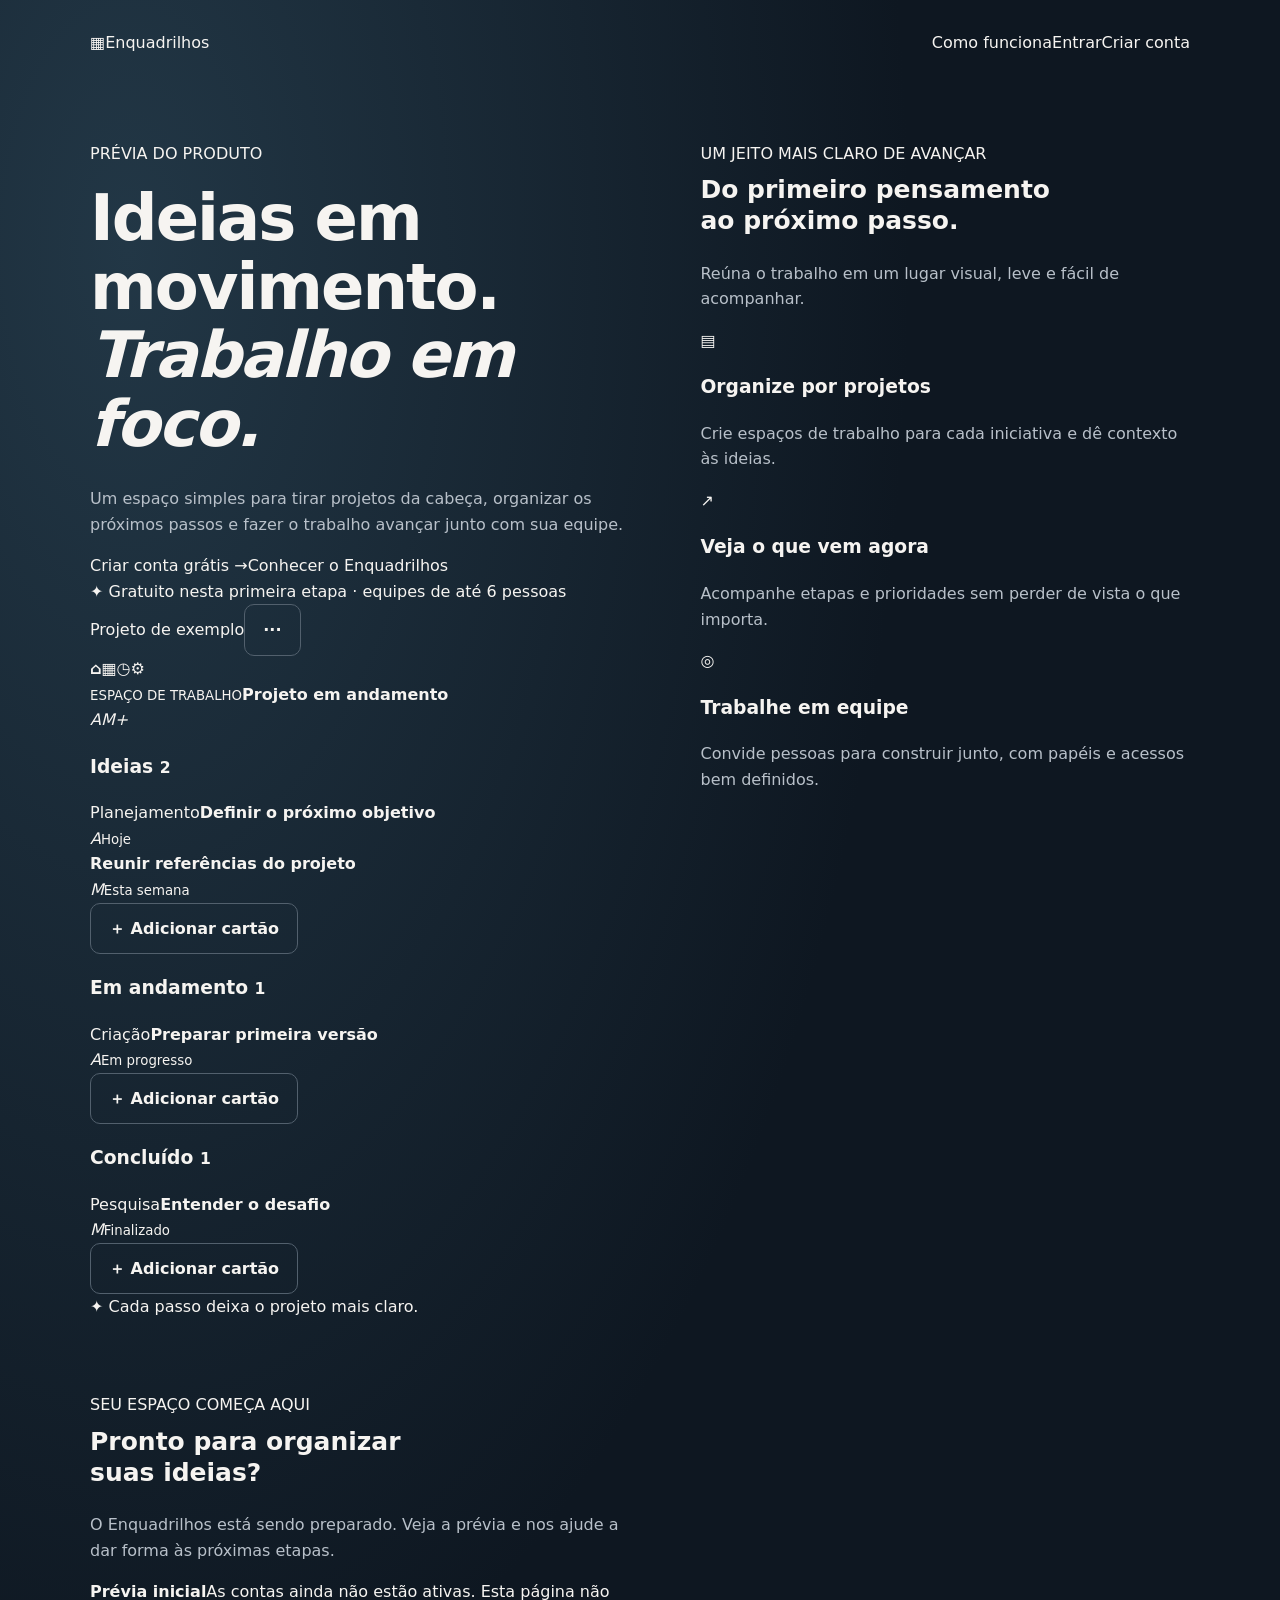
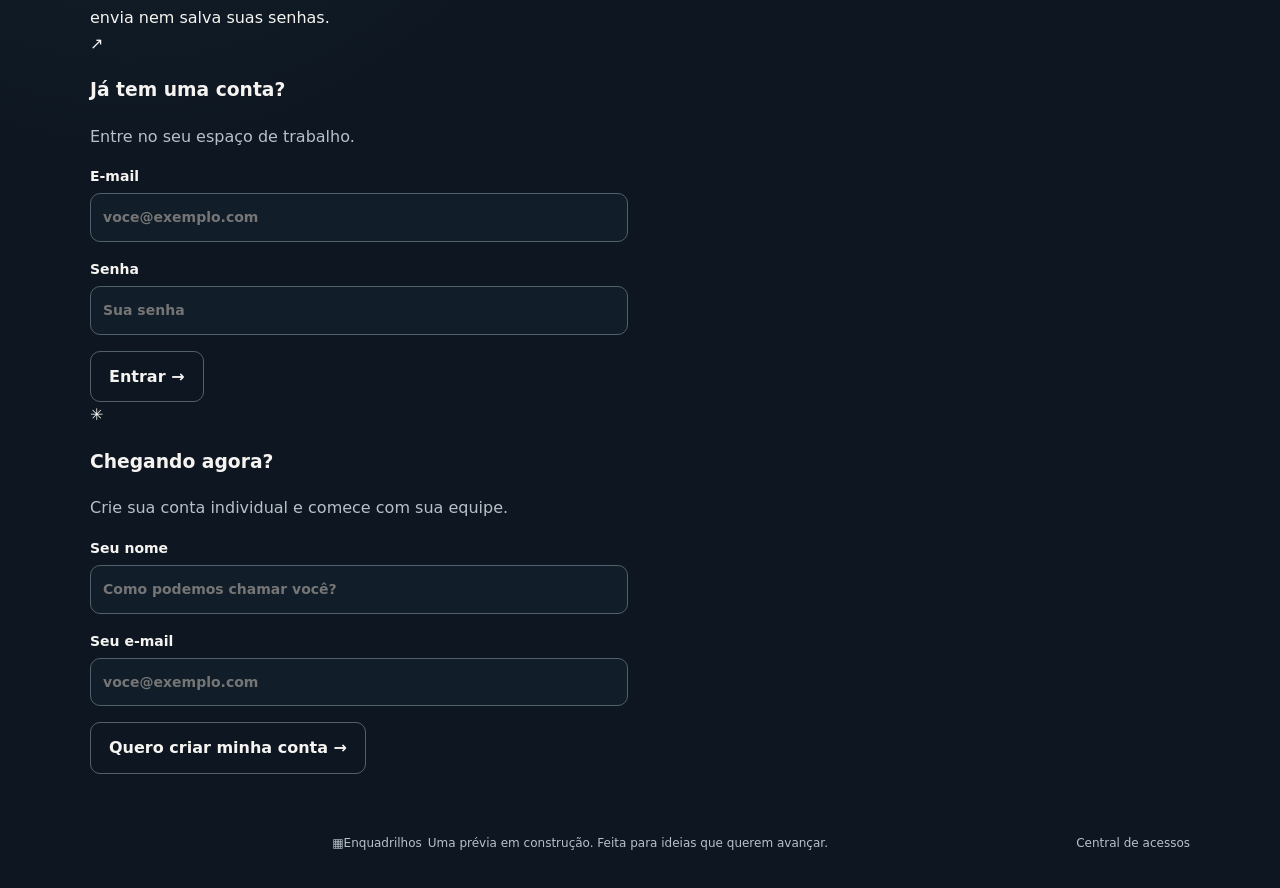
==== enquadrilhos.html @ 41a911d8 "Add Enquadrilhos product preview and account entry page" ====
<!doctype html>
<html lang="pt-BR">
<head>
  <meta charset="utf-8">
  <meta name="viewport" content="width=device-width,initial-scale=1">
  <meta name="description" content="Conheça o Enquadrilhos: um espaço para organizar projetos e trabalhar em equipe.">
  <meta name="theme-color" content="#0e1721">
  <title>Enquadrilhos — projetos em movimento</title>
  <link rel="stylesheet" href="style.css">
  <link rel="stylesheet" href="enquadrilhos.css">
</head>
<body class="enquadrilhos-page">
  <header class="eq-header">
    <a class="eq-brand" href="enquadrilhos.html" aria-label="Enquadrilhos, início"><span class="eq-logo">▦</span><span>Enquadrilhos</span></a>
    <nav aria-label="Navegação principal"><a href="#como-funciona">Como funciona</a><a href="#entrar">Entrar</a><a class="eq-nav-cta" href="#criar-conta">Criar conta</a></nav>
  </header>
  <main>
    <section class="eq-hero">
      <div class="eq-hero-copy">
        <span class="eq-kicker"><i></i> PRÉVIA DO PRODUTO</span>
        <h1>Ideias em movimento.<br><em>Trabalho em foco.</em></h1>
        <p>Um espaço simples para tirar projetos da cabeça, organizar os próximos passos e fazer o trabalho avançar junto com sua equipe.</p>
        <div class="eq-hero-actions"><a class="eq-button eq-button-primary" href="#criar-conta">Criar conta grátis <span>→</span></a><a class="eq-button eq-button-quiet" href="#como-funciona">Conhecer o Enquadrilhos</a></div>
        <div class="eq-trust"><span>✦</span> Gratuito nesta primeira etapa · equipes de até 6 pessoas</div>
      </div>
      <div class="eq-board-wrap" aria-label="Exemplo ilustrativo de um espaço de trabalho">
        <div class="eq-window">
          <div class="eq-window-top"><span class="eq-window-dots"><i></i><i></i><i></i></span><span>Projeto de exemplo</span><button type="button" aria-label="Mais opções">···</button></div>
          <div class="eq-workspace"><aside><b>⌂</b><b class="selected">▦</b><b>◷</b><b>⚙</b><div><i></i><i></i><i></i></div></aside>
            <div class="eq-board"><div class="eq-board-title"><div><small>ESPAÇO DE TRABALHO</small><strong>Projeto em andamento</strong></div><span class="eq-avatars"><i>A</i><i>M</i><i>+</i></span></div>
              <div class="eq-columns">
                <article><h3><i class="dot dot-blue"></i> Ideias <small>2</small></h3><div class="eq-task"><span class="eq-label label-purple">Planejamento</span><strong>Definir o próximo objetivo</strong><div><i>A</i><small>Hoje</small></div></div><div class="eq-task muted-task"><strong>Reunir referências do projeto</strong><div><i>M</i><small>Esta semana</small></div></div><button type="button" class="eq-add">＋ Adicionar cartão</button></article>
                <article><h3><i class="dot dot-orange"></i> Em andamento <small>1</small></h3><div class="eq-task"><span class="eq-label label-orange">Criação</span><strong>Preparar primeira versão</strong><div><i>A</i><small>Em progresso</small></div></div><button type="button" class="eq-add">＋ Adicionar cartão</button></article>
                <article><h3><i class="dot dot-green"></i> Concluído <small>1</small></h3><div class="eq-task done-task"><span class="eq-label label-green">Pesquisa</span><strong>Entender o desafio</strong><div><i>M</i><small>Finalizado</small></div></div><button type="button" class="eq-add">＋ Adicionar cartão</button></article>
              </div>
            </div>
          </div>
        </div>
        <div class="eq-float-note"><span>✦</span> Cada passo deixa o projeto mais claro.</div>
      </div>
    </section>
    <section class="eq-explainer" id="como-funciona">
      <div class="eq-section-heading"><span class="eq-kicker">UM JEITO MAIS CLARO DE AVANÇAR</span><h2>Do primeiro pensamento<br>ao próximo passo.</h2><p>Reúna o trabalho em um lugar visual, leve e fácil de acompanhar.</p></div>
      <div class="eq-feature-grid">
        <article><span class="eq-feature-icon">▤</span><h3>Organize por projetos</h3><p>Crie espaços de trabalho para cada iniciativa e dê contexto às ideias.</p></article>
        <article><span class="eq-feature-icon">↗</span><h3>Veja o que vem agora</h3><p>Acompanhe etapas e prioridades sem perder de vista o que importa.</p></article>
        <article><span class="eq-feature-icon">◎</span><h3>Trabalhe em equipe</h3><p>Convide pessoas para construir junto, com papéis e acessos bem definidos.</p></article>
      </div>
    </section>
    <section class="eq-auth-area" aria-label="Acesso ao Enquadrilhos">
      <div class="eq-auth-intro"><span class="eq-kicker">SEU ESPAÇO COMEÇA AQUI</span><h2>Pronto para organizar<br>suas ideias?</h2><p>O Enquadrilhos está sendo preparado. Veja a prévia e nos ajude a dar forma às próximas etapas.</p><div class="eq-preview-notice"><strong>Prévia inicial</strong><span>As contas ainda não estão ativas. Esta página não envia nem salva suas senhas.</span></div></div>
      <div class="eq-auth-cards">
        <form class="eq-auth-card" id="eqLoginForm"><span class="eq-card-icon">↗</span><h3>Já tem uma conta?</h3><p>Entre no seu espaço de trabalho.</p><label>E-mail<input name="email" type="email" autocomplete="email" placeholder="voce@exemplo.com" required></label><label>Senha<input name="password" type="password" autocomplete="current-password" placeholder="Sua senha" required minlength="6"></label><button class="eq-button eq-button-primary" type="submit">Entrar <span>→</span></button><div class="eq-form-status" role="status" aria-live="polite"></div></form>
        <form class="eq-auth-card eq-signup-card" id="eqSignupForm"><span class="eq-card-icon">✳</span><h3>Chegando agora?</h3><p>Crie sua conta individual e comece com sua equipe.</p><label>Seu nome<input name="name" autocomplete="name" placeholder="Como podemos chamar você?" required></label><label>Seu e-mail<input name="email" type="email" autocomplete="email" placeholder="voce@exemplo.com" required></label><button class="eq-button eq-button-secondary" type="submit">Quero criar minha conta <span>→</span></button><div class="eq-form-status" role="status" aria-live="polite"></div></form>
      </div>
    </section>
  </main>
  <footer class="eq-footer"><a class="eq-brand" href="enquadrilhos.html"><span class="eq-logo">▦</span><span>Enquadrilhos</span></a><span>Uma prévia em construção. Feita para ideias que querem avançar.</span><a href="https://login.leodition.com.br/">Central de acessos</a></footer>
  <script type="module" src="enquadrilhos.mjs"></script>
</body>
</html>
---- style.css ----
:root{color-scheme:dark;--bg:#0e1721;--panel:#192532;--text:#f6f4f1;--muted:#b8c0c9;--accent:#ff842c}*{box-sizing:border-box}body{margin:0;background:radial-gradient(ellipse at 10% 10%,#223746 0,transparent 48%),var(--bg);color:var(--text);font:16px/1.6 system-ui,-apple-system,Segoe UI,sans-serif}a{color:inherit;text-decoration:none}a:hover{text-decoration:underline}header,main,footer{max-width:1180px;margin:auto}header{padding:30px 40px;display:flex;align-items:center;justify-content:space-between;gap:20px}.brand{font-size:26px;font-weight:800;letter-spacing:-1px}.brand span{display:block;font-size:11px;font-weight:500;letter-spacing:1px;color:var(--muted)}header>a:last-child{font-size:14px;color:var(--muted)}main{padding:55px 40px 35px;display:grid;grid-template-columns:1.1fr 1fr;gap:72px;align-items:start}h1{font-size:clamp(42px,5vw,68px);line-height:1.07;letter-spacing:-2px;margin:18px 0 28px}h2{font-size:25px;line-height:1.25;margin:8px 0 24px;overflow-wrap:anywhere}p{color:var(--muted)}.intro>p:not(.eyebrow){max-width:430px}.eyebrow{color:var(--accent);font-size:11px;letter-spacing:2px;font-weight:800;margin:0}.system-preview{display:flex;flex-wrap:wrap;gap:12px;margin:32px 0}.system-preview span{border:1px solid #3b4b5c;border-radius:99px;padding:8px 16px;font-size:13px}.text-link{font-size:14px;color:#ffc296}.access-panel{background:linear-gradient(140deg,#26313b,var(--panel));border:1px solid #42505c;border-radius:22px;padding:32px;box-shadow:0 20px 70px #0003}label{display:block;font-size:14px;font-weight:650;margin:16px 0}input,select,button{font:inherit}input,select{display:block;width:100%;padding:12px;border:1px solid #52606d;border-radius:10px;background:#111d28;color:var(--text);margin-top:6px;min-width:0}button{cursor:pointer;border-radius:10px;padding:12px 18px;font-weight:700;border:1px solid #52606d;color:var(--text);background:transparent}button:disabled{opacity:.55;cursor:wait}.primary{background:var(--accent);color:#211305;border-color:var(--accent);width:100%;margin-top:8px}.secondary{width:100%;margin-top:15px}.hint{font-size:13px;color:var(--muted);overflow-wrap:anywhere}.individual{display:flex;gap:16px;flex-wrap:wrap;font-size:13px}.individual a{color:#ffc296}.password-field{display:flex;align-items:center;position:relative}.password-field input{padding-right:90px}.password-field button{position:absolute;right:4px;border:0;font-size:12px;padding:12px}#status{font-size:14px;margin-bottom:0;overflow-wrap:anywhere}.services{display:grid;gap:12px}.services button{text-align:left;background:#111d28;padding:18px;border-color:#59636c}.services strong{display:block;font-size:18px;color:#ffc296}.services span{display:block;color:var(--muted);font-size:13px;margin-top:8px}.contacts{grid-column:1/-1;margin-top:40px;padding-top:38px;border-top:1px solid #344352;display:grid;grid-template-columns:1fr 1fr;gap:60px}.contacts h2{margin-bottom:12px}.contact-links{display:grid;grid-template-columns:1fr 1fr;gap:16px}.contact-links a{padding:12px 0}.contact-links strong,.contact-links span{display:block}.contact-links span{font-size:13px;color:var(--muted);overflow-wrap:anywhere}footer{padding:25px 40px 35px;font-size:12px;color:var(--muted);display:flex;gap:6px;flex-wrap:wrap}footer a{margin-left:auto}dialog{max-width:min(520px,calc(100vw - 32px));background:#262c33;color:var(--text);border:1px solid #6c5848;border-radius:18px;padding:28px}dialog::backdrop{background:#000a;backdrop-filter:blur(4px)}[hidden]{display:none!important}:focus-visible{outline:2px solid #ffc296;outline-offset:3px}@media(max-width:760px){header{padding:24px}main{padding:24px;grid-template-columns:1fr;gap:30px}h1{font-size:46px}.intro>p:not(.eyebrow){max-width:none}.system-preview{margin:20px 0}.access-panel{padding:24px}.contacts{grid-template-columns:1fr;gap:16px;margin-top:10px}.contact-links{gap:12px}footer{padding:24px}.text-link{display:block}}

/* Cartão de produto individual no acesso da conta. */
.product-promo{margin-top:22px;padding:20px;border:1px solid #40536a;border-radius:18px;background:linear-gradient(130deg,#1c3041,#192532 72%);box-shadow:0 14px 36px #0002}.product-promo>p{margin:13px 0 0;font-size:13px;line-height:1.55}.product-mark{display:flex;align-items:center;gap:13px;color:inherit;text-decoration:none}.product-mark:hover{text-decoration:none}.product-mark-icon{display:grid;place-items:center;width:48px;height:48px;flex:0 0 48px;border-radius:15px;background:#29465c;color:#ffb77e;font-size:25px}.product-mark>span:nth-child(2){flex:1}.product-mark strong,.product-mark small{display:block}.product-mark strong{font-size:17px;letter-spacing:-.3px}.product-mark small{margin-top:3px;color:var(--muted);font-size:11px}.product-arrow{color:#ffc296;font-size:12px;font-weight:750;white-space:nowrap}
@media(max-width:420px){.product-promo{padding:16px}.product-arrow{font-size:11px}.product-mark-icon{width:42px;height:42px;flex-basis:42px}}
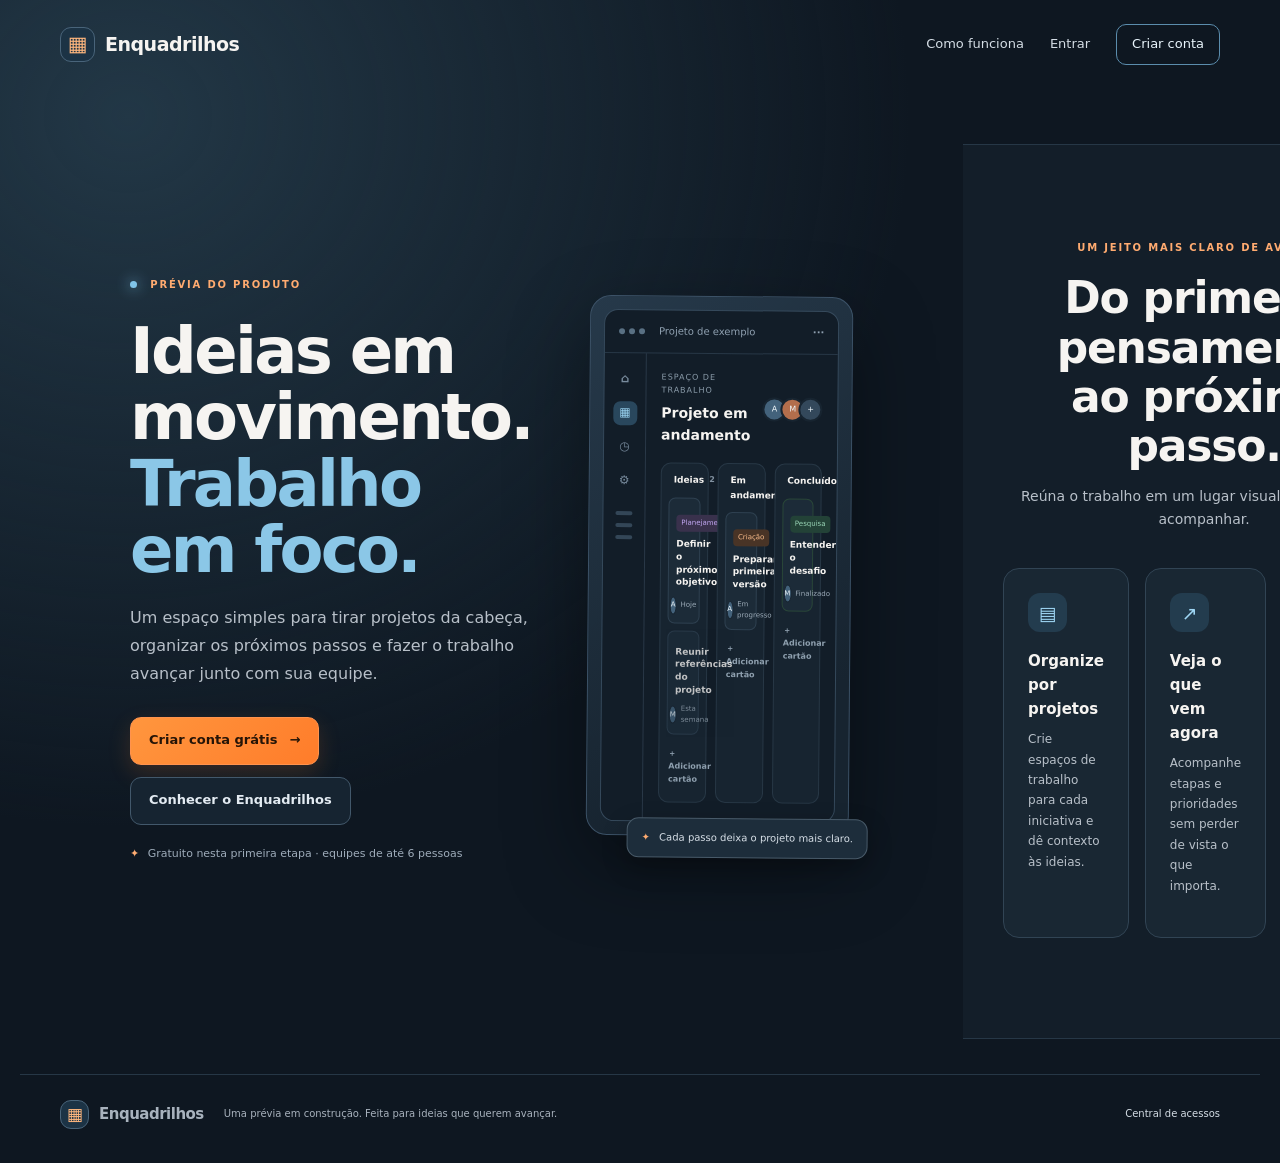
==== commit 0647ebce: "Move Enquadrilhos login and signup into top navigation dialog" ====
--- a/enquadrilhos.html
+++ b/enquadrilhos.html
@@ -10,9 +10,9 @@
   <link rel="stylesheet" href="enquadrilhos.css">
 </head>
 <body class="enquadrilhos-page">
-  <header class="eq-header">
+  <header class="eq-header" id="top">
     <a class="eq-brand" href="enquadrilhos.html" aria-label="Enquadrilhos, início"><span class="eq-logo">▦</span><span>Enquadrilhos</span></a>
-    <nav aria-label="Navegação principal"><a href="#como-funciona">Como funciona</a><a href="#entrar">Entrar</a><a class="eq-nav-cta" href="#criar-conta">Criar conta</a></nav>
+    <nav aria-label="Navegação principal"><a href="#como-funciona">Como funciona</a><a href="#entrar" data-open-auth="login">Entrar</a><a class="eq-nav-cta" href="#criar-conta" data-open-auth="signup">Criar conta</a></nav>
   </header>
   <main>
     <section class="eq-hero">
@@ -20,7 +20,7 @@
         <span class="eq-kicker"><i></i> PRÉVIA DO PRODUTO</span>
         <h1>Ideias em movimento.<br><em>Trabalho em foco.</em></h1>
         <p>Um espaço simples para tirar projetos da cabeça, organizar os próximos passos e fazer o trabalho avançar junto com sua equipe.</p>
-        <div class="eq-hero-actions"><a class="eq-button eq-button-primary" href="#criar-conta">Criar conta grátis <span>→</span></a><a class="eq-button eq-button-quiet" href="#como-funciona">Conhecer o Enquadrilhos</a></div>
+        <div class="eq-hero-actions"><a class="eq-button eq-button-primary" href="#criar-conta" data-open-auth="signup">Criar conta grátis <span>→</span></a><a class="eq-button eq-button-quiet" href="#como-funciona">Conhecer o Enquadrilhos</a></div>
         <div class="eq-trust"><span>✦</span> Gratuito nesta primeira etapa · equipes de até 6 pessoas</div>
       </div>
       <div class="eq-board-wrap" aria-label="Exemplo ilustrativo de um espaço de trabalho">
@@ -47,14 +47,32 @@
         <article><span class="eq-feature-icon">◎</span><h3>Trabalhe em equipe</h3><p>Convide pessoas para construir junto, com papéis e acessos bem definidos.</p></article>
       </div>
     </section>
-    <section class="eq-auth-area" aria-label="Acesso ao Enquadrilhos">
-      <div class="eq-auth-intro"><span class="eq-kicker">SEU ESPAÇO COMEÇA AQUI</span><h2>Pronto para organizar<br>suas ideias?</h2><p>O Enquadrilhos está sendo preparado. Veja a prévia e nos ajude a dar forma às próximas etapas.</p><div class="eq-preview-notice"><strong>Prévia inicial</strong><span>As contas ainda não estão ativas. Esta página não envia nem salva suas senhas.</span></div></div>
-      <div class="eq-auth-cards">
-        <form class="eq-auth-card" id="eqLoginForm"><span class="eq-card-icon">↗</span><h3>Já tem uma conta?</h3><p>Entre no seu espaço de trabalho.</p><label>E-mail<input name="email" type="email" autocomplete="email" placeholder="voce@exemplo.com" required></label><label>Senha<input name="password" type="password" autocomplete="current-password" placeholder="Sua senha" required minlength="6"></label><button class="eq-button eq-button-primary" type="submit">Entrar <span>→</span></button><div class="eq-form-status" role="status" aria-live="polite"></div></form>
-        <form class="eq-auth-card eq-signup-card" id="eqSignupForm"><span class="eq-card-icon">✳</span><h3>Chegando agora?</h3><p>Crie sua conta individual e comece com sua equipe.</p><label>Seu nome<input name="name" autocomplete="name" placeholder="Como podemos chamar você?" required></label><label>Seu e-mail<input name="email" type="email" autocomplete="email" placeholder="voce@exemplo.com" required></label><button class="eq-button eq-button-secondary" type="submit">Quero criar minha conta <span>→</span></button><div class="eq-form-status" role="status" aria-live="polite"></div></form>
-      </div>
-    </section>
+
   </main>
+
+  <dialog class="eq-auth-dialog" id="eqAuthDialog" aria-labelledby="eqAuthTitle">
+    <button type="button" class="eq-dialog-close" id="eqAuthClose" aria-label="Fechar">×</button>
+    <a class="eq-brand eq-dialog-brand" href="#top"><span class="eq-logo">▦</span><span>Enquadrilhos</span></a>
+    <p class="eq-kicker">SEU ESPAÇO COMEÇA AQUI</p>
+    <h2 id="eqAuthTitle">Entre ou crie sua conta</h2>
+    <div class="eq-auth-tabs" role="tablist" aria-label="Escolha uma opção">
+      <button type="button" role="tab" aria-selected="true" data-auth-tab="login">Entrar</button>
+      <button type="button" role="tab" aria-selected="false" data-auth-tab="signup">Criar conta</button>
+    </div>
+    <p class="eq-preview-notice"><strong>Prévia inicial</strong><span>O cadastro e o login ainda estão sendo conectados. Não digite sua senha: estes formulários ainda não enviam dados.</span></p>
+    <form class="eq-auth-card" id="eqLoginForm">
+      <label>E-mail<input name="email" type="email" autocomplete="email" placeholder="voce@exemplo.com" required></label>
+      <label>Senha<input name="password" type="password" autocomplete="current-password" placeholder="Sua senha" required minlength="6"></label>
+      <button class="eq-button eq-button-primary" type="submit">Entrar <span>→</span></button>
+      <div class="eq-form-status" role="status" aria-live="polite"></div>
+    </form>
+    <form class="eq-auth-card" id="eqSignupForm" hidden>
+      <label>Seu nome<input name="name" autocomplete="name" placeholder="Como podemos chamar você?" required></label>
+      <label>Seu e-mail<input name="email" type="email" autocomplete="email" placeholder="voce@exemplo.com" required></label>
+      <button class="eq-button eq-button-secondary" type="submit">Criar conta grátis <span>→</span></button>
+      <div class="eq-form-status" role="status" aria-live="polite"></div>
+    </form>
+  </dialog>
   <footer class="eq-footer"><a class="eq-brand" href="enquadrilhos.html"><span class="eq-logo">▦</span><span>Enquadrilhos</span></a><span>Uma prévia em construção. Feita para ideias que querem avançar.</span><a href="https://login.leodition.com.br/">Central de acessos</a></footer>
   <script type="module" src="enquadrilhos.mjs"></script>
 </body>
--- a/style.css
+++ b/style.css
@@ -3,3 +3,6 @@
 /* Cartão de produto individual no acesso da conta. */
 .product-promo{margin-top:22px;padding:20px;border:1px solid #40536a;border-radius:18px;background:linear-gradient(130deg,#1c3041,#192532 72%);box-shadow:0 14px 36px #0002}.product-promo>p{margin:13px 0 0;font-size:13px;line-height:1.55}.product-mark{display:flex;align-items:center;gap:13px;color:inherit;text-decoration:none}.product-mark:hover{text-decoration:none}.product-mark-icon{display:grid;place-items:center;width:48px;height:48px;flex:0 0 48px;border-radius:15px;background:#29465c;color:#ffb77e;font-size:25px}.product-mark>span:nth-child(2){flex:1}.product-mark strong,.product-mark small{display:block}.product-mark strong{font-size:17px;letter-spacing:-.3px}.product-mark small{margin-top:3px;color:var(--muted);font-size:11px}.product-arrow{color:#ffc296;font-size:12px;font-weight:750;white-space:nowrap}
 @media(max-width:420px){.product-promo{padding:16px}.product-arrow{font-size:11px}.product-mark-icon{width:42px;height:42px;flex-basis:42px}}
+
+/* Entrada compacta do Enquadrilhos no espaço Seu Acesso. */
+.product-entry{display:flex;align-items:center;gap:12px;min-height:48px}.product-mark-icon{margin:0}.product-access{display:inline-flex;align-items:center;justify-content:center;min-height:40px;padding:0 18px;border:1px solid #60819a;border-radius:10px;background:#233b4d;color:#e9f4fa;font-size:12px;font-weight:750}.product-access:hover{text-decoration:none;filter:brightness(1.12)}
--- a/enquadrilhos.css
+++ b/enquadrilhos.css
@@ -0,0 +1,4 @@
+.enquadrilhos-page{--eq-blue:#61a9d2;--eq-orange:#ff842c;--eq-line:#344556;overflow-x:hidden}.eq-header{max-width:1240px;padding:24px 40px}.eq-brand{display:inline-flex;align-items:center;gap:10px;font-size:19px;font-weight:800;letter-spacing:-.5px}.eq-logo{display:grid;place-items:center;width:35px;height:35px;border:1px solid #49647a;border-radius:11px;background:#1c3345;color:#ffb77e;font-size:21px}.eq-header nav{display:flex;align-items:center;gap:26px}.eq-header nav a{font-size:13px;color:#d4dde5}.eq-header nav .eq-nav-cta{padding:9px 15px;border:1px solid #5b8dad;border-radius:10px;color:#e9f5fc}.eq-hero{max-width:1240px;min-height:620px;margin:auto;padding:50px 40px 100px;display:grid;grid-template-columns:.9fr 1.1fr;gap:56px;align-items:center}.eq-kicker{color:#ffab70;font-size:10px;font-weight:800;letter-spacing:1.8px}.eq-kicker i{display:inline-block;width:7px;height:7px;margin-right:8px;border-radius:50%;background:#80c4e9;box-shadow:0 0 14px #80c4e9}.eq-hero h1{margin:22px 0 20px;font-size:clamp(42px,5vw,66px);line-height:1.04;letter-spacing:-2.7px}.eq-hero h1 em{color:#8bc7e7;font-style:normal}.eq-hero-copy>p{max-width:510px;font-size:16px;line-height:1.75}.eq-hero-actions{display:flex;align-items:center;gap:12px;margin-top:29px;flex-wrap:wrap}.eq-button{display:inline-flex;align-items:center;justify-content:center;gap:12px;min-height:48px;padding:0 18px;border-radius:11px;font-size:13px;font-weight:750;text-decoration:none;cursor:pointer}.eq-button:hover{text-decoration:none;filter:brightness(1.06)}.eq-button-primary{border:1px solid #ff934e;background:linear-gradient(135deg,#ff963e,#ff7c2a);color:#251407;box-shadow:0 8px 22px #ff842c2b}.eq-button-quiet{border:1px solid #42586b;background:#162431;color:#e3ebf2}.eq-trust{margin-top:20px;color:#9eacba;font-size:11px}.eq-trust span{color:#ffad72;margin-right:5px}.eq-board-wrap{position:relative;padding:13px;border:1px solid #3c5267;border-radius:21px;background:linear-gradient(145deg,#26394a,#172430 78%);box-shadow:0 30px 80px #0006;transform:rotate(.5deg)}.eq-window{overflow:hidden;border:1px solid #35495b;border-radius:14px;background:#121d28}.eq-window-top{height:43px;padding:0 14px;display:flex;align-items:center;gap:14px;border-bottom:1px solid #273746;color:#8fa0b0;font-size:10px}.eq-window-dots{display:flex;gap:4px}.eq-window-dots i{width:6px;height:6px;border-radius:50%;background:#597083}.eq-window-top button{margin-left:auto;border:0;padding:0;color:#8fa0b0}.eq-workspace{min-height:345px;display:flex}.eq-workspace aside{width:42px;flex:none;padding:14px 8px;display:flex;align-items:center;flex-direction:column;gap:10px;border-right:1px solid #293847;color:#788b9d;font-size:12px}.eq-workspace aside b{width:24px;height:24px;display:grid;place-items:center;border-radius:7px}.eq-workspace aside .selected{background:#29475d;color:#9bd5f3}.eq-workspace aside div{display:grid;gap:8px;margin-top:8px}.eq-workspace aside i{width:17px;height:4px;border-radius:5px;background:#334657}.eq-board{min-width:0;flex:1;padding:18px 15px}.eq-board-title{display:flex;align-items:center;justify-content:space-between;gap:10px;margin-bottom:17px}.eq-board-title small,.eq-board-title strong{display:block}.eq-board-title small{font-size:8px;color:#8b9caa;letter-spacing:1px}.eq-board-title strong{margin-top:4px;font-size:14px}.eq-avatars{display:flex;padding-left:8px}.eq-avatars i,.eq-task div i{display:grid;place-items:center;width:24px;height:24px;margin-left:-6px;border:2px solid #172430;border-radius:50%;background:#43627b;color:#eff7fb;font-size:8px;font-style:normal}.eq-avatars i:nth-child(2){background:#b36e4c}.eq-avatars i:nth-child(3){background:#33485b}.eq-columns{display:grid;grid-template-columns:repeat(3,minmax(0,1fr));gap:9px}.eq-columns article{min-width:0;padding:9px 7px;border:1px solid #273745;border-radius:10px;background:#172430}.eq-columns h3{display:flex;align-items:center;gap:5px;margin:0 0 10px;font-size:9px}.eq-columns h3 small{margin-left:auto;color:#8191a0;font-size:8px}.dot{width:6px;height:6px;border-radius:50%}.dot-blue{background:#83b9dd}.dot-orange{background:#ff9a5d}.dot-green{background:#7ec9a7}.eq-task{margin-bottom:7px;padding:8px 7px;border:1px solid #2e4050;border-radius:7px;background:#1c2b38}.eq-task strong{display:block;margin:6px 0 8px;font-size:9px;line-height:1.4}.eq-task>div{display:flex;align-items:center;gap:4px}.eq-task div i{width:18px;height:18px;border-width:1px;font-size:7px}.eq-task div small{font-size:7px;color:#9cabb8}.eq-label{display:inline-block;padding:3px 5px;border-radius:4px;font-size:7px}.label-purple{background:#39314c;color:#c4a9f5}.label-orange{background:#493426;color:#ffc08e}.label-green{background:#234237;color:#9ad6b7}.muted-task{opacity:.77}.done-task{border-color:#294638}.eq-add{width:100%;padding:6px 2px;border:0;color:#8fa0af;text-align:left;font-size:8px}.eq-float-note{position:absolute;right:-20px;bottom:-23px;padding:11px 14px;border:1px solid #485a69;border-radius:12px;background:#1d2d3b;color:#d8e0e8;font-size:10px;box-shadow:0 9px 24px #0004}.eq-float-note span{color:#ffab70;margin-right:6px}.eq-explainer{padding:88px 40px 100px;background:#131e29;border-top:1px solid #263746;border-bottom:1px solid #263746}.eq-section-heading{max-width:760px;margin:0 auto 38px;text-align:center}.eq-section-heading h2,.eq-auth-intro h2{margin:15px 0;font-size:clamp(31px,4vw,44px);line-height:1.12;letter-spacing:-1.2px}.eq-section-heading p{font-size:14px}.eq-feature-grid{max-width:1000px;margin:auto;display:grid;grid-template-columns:repeat(3,1fr);gap:16px}.eq-feature-grid article{padding:24px;border:1px solid #314454;border-radius:16px;background:#192733}.eq-feature-icon,.eq-card-icon{display:grid;place-items:center;width:39px;height:39px;border-radius:12px;background:#233c4e;color:#9fd7f5;font-size:19px}.eq-feature-grid h3{margin:17px 0 8px;font-size:15px}.eq-feature-grid p{margin:0;font-size:12px;line-height:1.7}.eq-auth-area{max-width:1240px;margin:auto;padding:90px 40px;display:grid;grid-template-columns:.75fr 1.25fr;gap:55px;align-items:center}.eq-auth-intro h2{font-size:36px}.eq-auth-intro>p{max-width:380px;font-size:13px;line-height:1.7}.eq-preview-notice{margin-top:26px;padding:14px;border:1px solid #485665;border-radius:12px;background:#192632}.eq-preview-notice strong,.eq-preview-notice span{display:block}.eq-preview-notice strong{font-size:11px;color:#9fd7f5}.eq-preview-notice span{margin-top:5px;font-size:10px;line-height:1.6;color:#b8c0c9}.eq-auth-cards{display:grid;grid-template-columns:1fr 1fr;gap:13px}.eq-auth-card{padding:21px;border:1px solid #3b4b5c;border-radius:16px;background:linear-gradient(145deg,#202f3d,#192532)}.eq-auth-card h3{margin:14px 0 4px;font-size:17px}.eq-auth-card>p{min-height:38px;margin:0 0 16px;font-size:11px;line-height:1.5}.eq-auth-card label{margin:12px 0;font-size:11px}.eq-auth-card input{padding:10px;font-size:12px}.eq-auth-card .eq-button{width:100%;margin-top:6px}.eq-button-secondary{border:1px solid #60819a;background:#233b4d;color:#e9f4fa}.eq-form-status{min-height:32px;padding-top:8px;color:#f7be91;font-size:10px;line-height:1.5}.eq-footer{max-width:1240px;padding:25px 40px 34px;border-top:1px solid #263746;display:flex;align-items:center;gap:20px;color:#a8b2bd;font-size:10px}.eq-footer .eq-brand{font-size:15px}.eq-footer .eq-logo{width:29px;height:29px;font-size:17px}.eq-footer>span{flex:1}.eq-footer>a:last-child{color:#d4dde5}
+@media(max-width:980px){.eq-hero{grid-template-columns:1fr;gap:54px;padding-top:40px}.eq-hero-copy{max-width:690px}.eq-board-wrap{max-width:760px;width:100%;margin:auto}.eq-auth-area{grid-template-columns:1fr;gap:28px}.eq-auth-intro>p{max-width:620px}.eq-preview-notice{max-width:480px}}
+@media(max-width:700px){.eq-header{padding:20px 22px}.eq-header nav{gap:14px}.eq-header nav a{font-size:11px}.eq-header nav>a:first-child{display:none}.eq-hero{padding:34px 22px 74px;gap:42px}.eq-hero h1{font-size:44px;letter-spacing:-1.6px}.eq-board-wrap{padding:8px}.eq-workspace{min-height:300px}.eq-board{padding:14px 8px}.eq-columns{gap:5px}.eq-columns article{padding:7px 5px}.eq-columns h3{font-size:8px}.eq-task{padding:6px 5px}.eq-task strong{font-size:8px}.eq-task div small{font-size:6px}.eq-float-note{right:2px;bottom:-31px}.eq-explainer{padding:67px 22px}.eq-feature-grid{grid-template-columns:1fr;gap:10px}.eq-feature-grid article{padding:19px}.eq-feature-grid h3{margin:10px 0 5px}.eq-auth-area{padding:67px 22px}.eq-auth-cards{grid-template-columns:1fr}.eq-auth-card>p{min-height:0}.eq-footer{padding:21px 22px;flex-wrap:wrap}.eq-footer>span{flex-basis:100%;order:3}.eq-footer>a:last-child{margin-left:auto}}
+@media(max-width:390px){.eq-header nav{gap:8px}.eq-header nav a{font-size:10px}.eq-header nav .eq-nav-cta{padding:8px}.eq-hero h1{font-size:39px}.eq-workspace aside{width:33px}.eq-board{padding-left:5px;padding-right:5px}.eq-columns h3{gap:3px;font-size:7px}.eq-task strong{font-size:7px}}
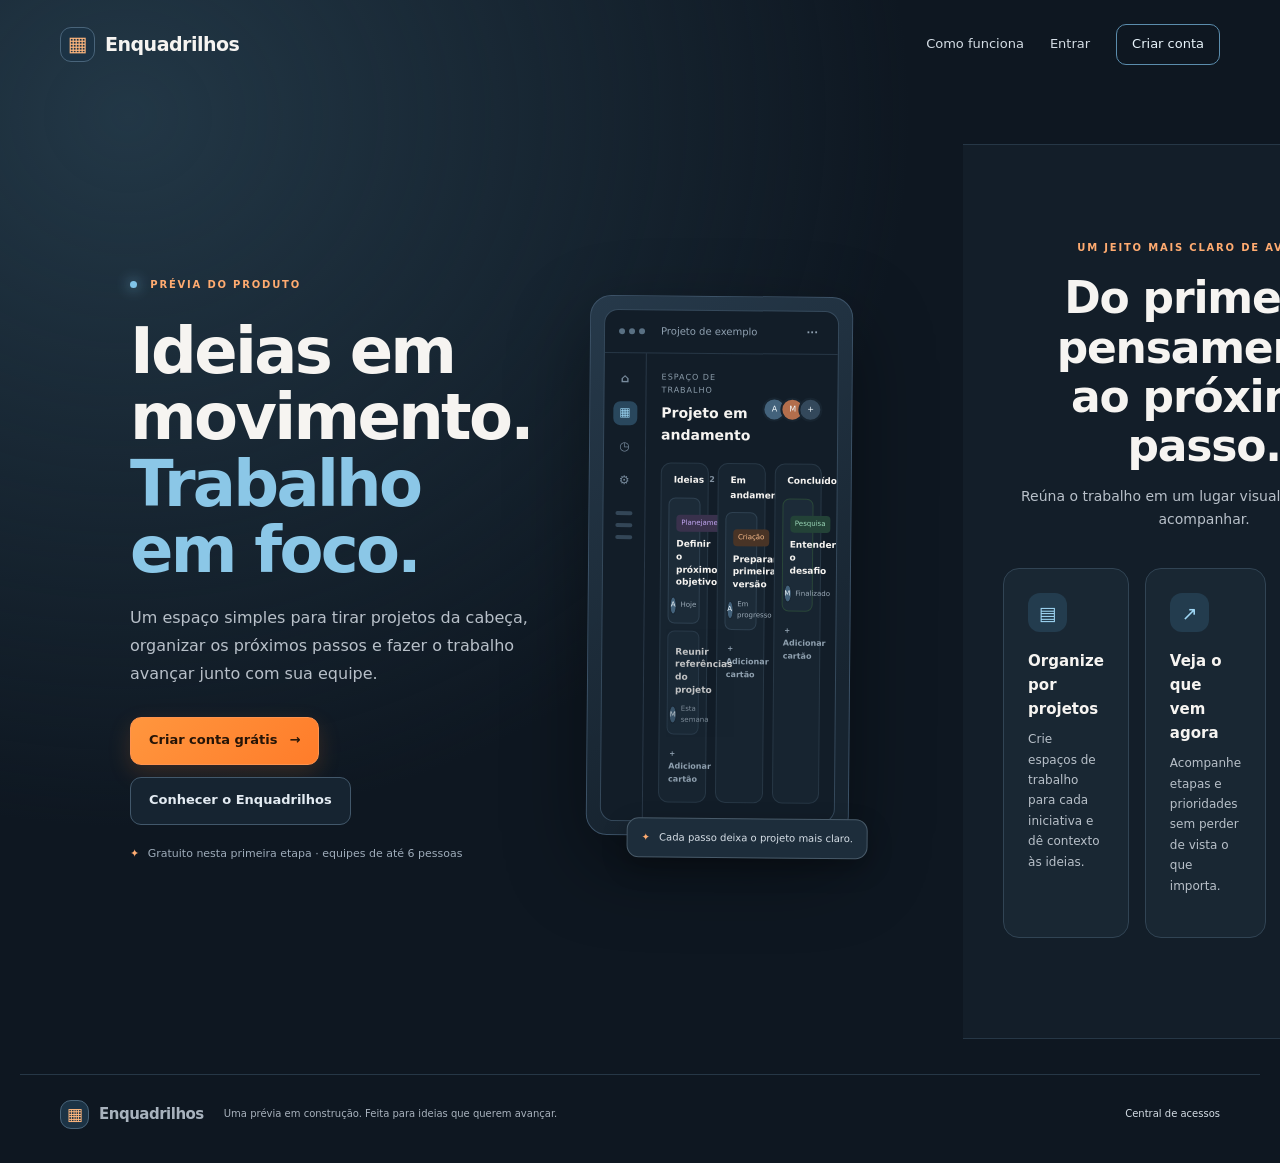
==== commit 13d88505: "Refresh Enquadrilhos stylesheet cache" ====
--- a/enquadrilhos.html
+++ b/enquadrilhos.html
@@ -7,7 +7,7 @@
   <meta name="theme-color" content="#0e1721">
   <title>Enquadrilhos — projetos em movimento</title>
   <link rel="stylesheet" href="style.css">
-  <link rel="stylesheet" href="enquadrilhos.css">
+  <link rel="stylesheet" href="enquadrilhos.css?v=20261005-tab2">
 </head>
 <body class="enquadrilhos-page">
   <header class="eq-header" id="top">
--- a/enquadrilhos.css
+++ b/enquadrilhos.css
@@ -2,3 +2,14 @@
 @media(max-width:980px){.eq-hero{grid-template-columns:1fr;gap:54px;padding-top:40px}.eq-hero-copy{max-width:690px}.eq-board-wrap{max-width:760px;width:100%;margin:auto}.eq-auth-area{grid-template-columns:1fr;gap:28px}.eq-auth-intro>p{max-width:620px}.eq-preview-notice{max-width:480px}}
 @media(max-width:700px){.eq-header{padding:20px 22px}.eq-header nav{gap:14px}.eq-header nav a{font-size:11px}.eq-header nav>a:first-child{display:none}.eq-hero{padding:34px 22px 74px;gap:42px}.eq-hero h1{font-size:44px;letter-spacing:-1.6px}.eq-board-wrap{padding:8px}.eq-workspace{min-height:300px}.eq-board{padding:14px 8px}.eq-columns{gap:5px}.eq-columns article{padding:7px 5px}.eq-columns h3{font-size:8px}.eq-task{padding:6px 5px}.eq-task strong{font-size:8px}.eq-task div small{font-size:6px}.eq-float-note{right:2px;bottom:-31px}.eq-explainer{padding:67px 22px}.eq-feature-grid{grid-template-columns:1fr;gap:10px}.eq-feature-grid article{padding:19px}.eq-feature-grid h3{margin:10px 0 5px}.eq-auth-area{padding:67px 22px}.eq-auth-cards{grid-template-columns:1fr}.eq-auth-card>p{min-height:0}.eq-footer{padding:21px 22px;flex-wrap:wrap}.eq-footer>span{flex-basis:100%;order:3}.eq-footer>a:last-child{margin-left:auto}}
 @media(max-width:390px){.eq-header nav{gap:8px}.eq-header nav a{font-size:10px}.eq-header nav .eq-nav-cta{padding:8px}.eq-hero h1{font-size:39px}.eq-workspace aside{width:33px}.eq-board{padding-left:5px;padding-right:5px}.eq-columns h3{gap:3px;font-size:7px}.eq-task strong{font-size:7px}}
+
+/* Entrada no topo: autenticação em diálogo, sem formulário no rodapé. */
+.eq-auth-dialog{position:fixed;inset:0;margin:auto;width:min(440px,calc(100vw - 32px));max-height:calc(100dvh - 32px);overflow:auto;padding:28px;border:1px solid #45596c;border-radius:20px;background:linear-gradient(145deg,#202f3d,#192532);color:var(--text);box-shadow:0 28px 90px #0009}.eq-auth-dialog::backdrop{background:#000b;backdrop-filter:blur(5px)}.eq-dialog-close{position:absolute;top:14px;right:14px;width:36px;height:36px;padding:0;border:1px solid #465969;border-radius:10px;color:#dbe4ea;font-size:24px}.eq-dialog-brand{margin-bottom:23px;font-size:17px}.eq-auth-dialog>.eq-kicker{margin:0}.eq-auth-dialog h2{margin:8px 0 18px;font-size:25px}.eq-auth-tabs{display:grid;grid-template-columns:1fr 1fr;gap:5px;padding:4px;margin-bottom:16px;border:1px solid #3d4d5d;border-radius:12px;background:#14212c}.eq-auth-tabs button{min-height:38px;padding:7px 10px;border:0;border-radius:8px;color:#bbc7d1;font-size:12px}.eq-auth-tabs button[aria-selected="true"]{background:#30495c;color:#fff}.eq-preview-notice{margin:12px 0 18px;padding:12px;border:1px solid #566373;border-radius:11px;background:#1a2a38}.eq-preview-notice strong,.eq-preview-notice span{display:block}.eq-preview-notice strong{font-size:11px;color:#9fd7f5}.eq-preview-notice span{margin-top:5px;font-size:10px;line-height:1.55;color:#c0c8d0}.eq-auth-dialog .eq-auth-card{padding:0;border:0;background:transparent}.eq-auth-dialog .eq-auth-card label{margin:13px 0;font-size:12px}.eq-auth-dialog .eq-auth-card input{font-size:13px}.eq-auth-dialog .eq-auth-card .eq-button{width:100%;margin-top:7px}.eq-auth-dialog .eq-form-status{min-height:24px}
+@media(max-width:700px){.eq-auth-dialog{padding:24px}.eq-auth-dialog h2{font-size:22px}}
+
+/* Keep the sample workspace title from collapsing into its header controls. */
+.eq-window-top{min-height:43px;height:auto;gap:12px;white-space:nowrap}
+.eq-window-dots{flex:0 0 30px}
+.eq-window-top>span:nth-child(2){flex:1 1 auto;min-width:0;overflow:hidden;text-overflow:ellipsis;white-space:nowrap}
+.eq-window-top button{display:grid;flex:0 0 24px;place-items:center;width:24px;height:24px;min-height:24px;margin-left:auto;padding:0!important;border-radius:6px;background:transparent!important;line-height:1}
+@media(max-width:700px){.eq-window-top{gap:8px;padding:0 9px}.eq-window-dots{flex-basis:26px}}
